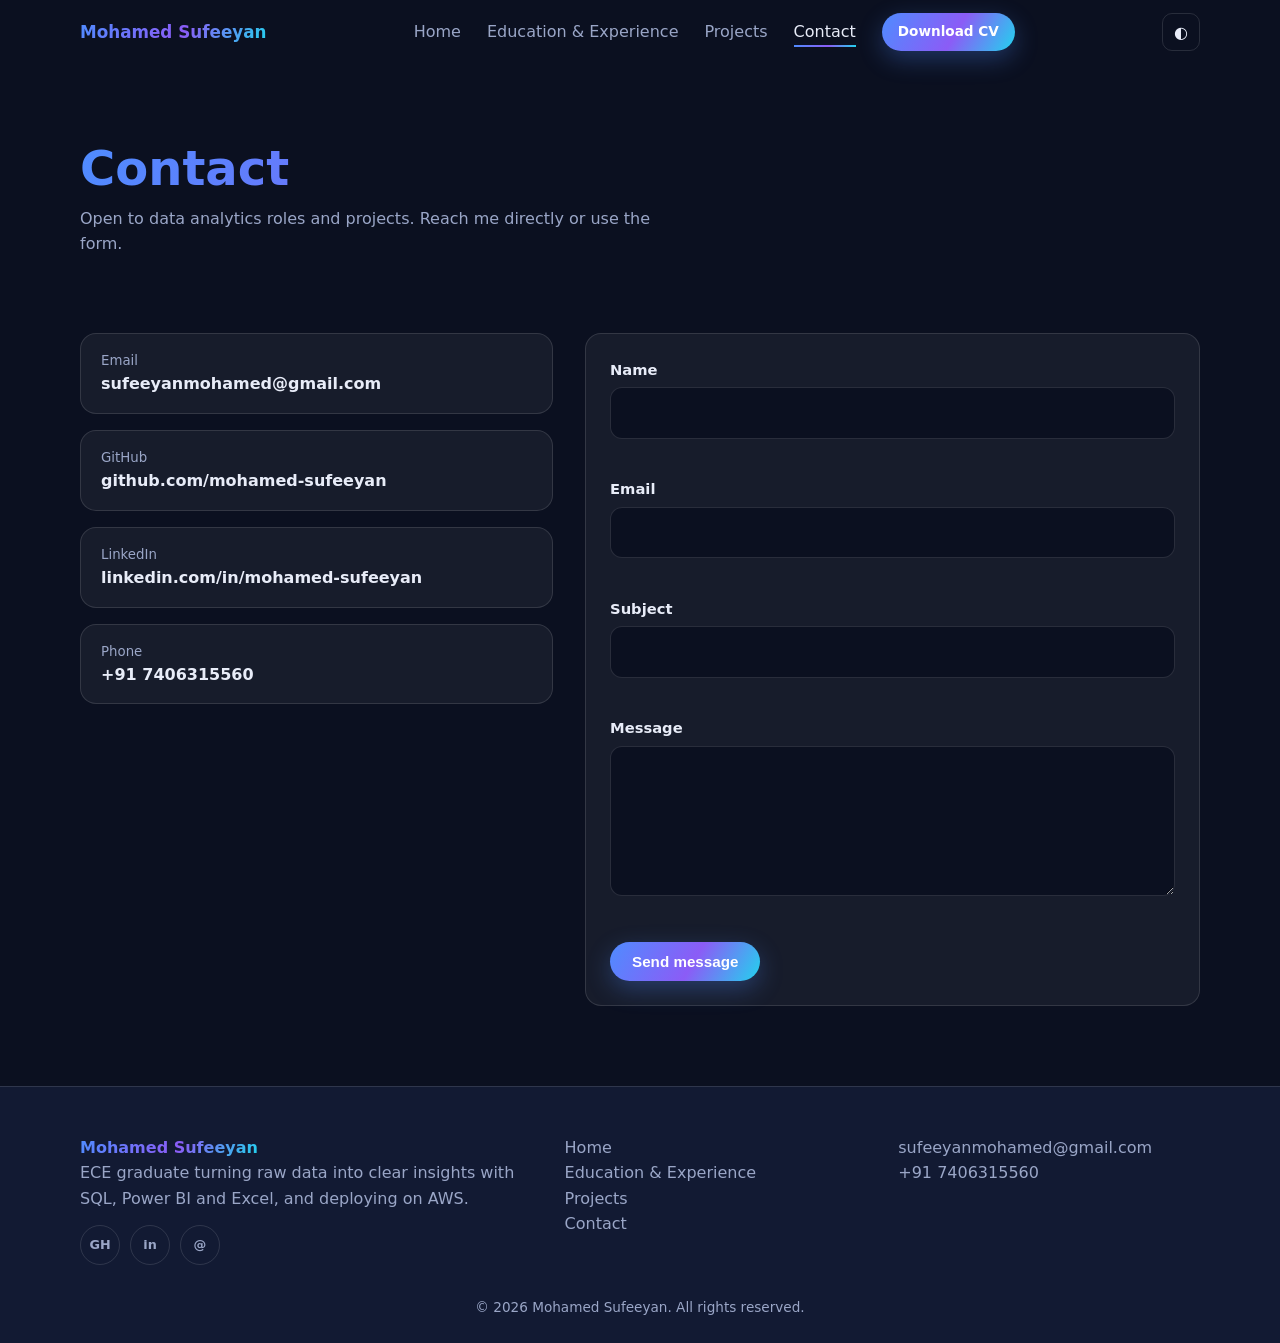
==== website/contact.html @ 9c5ed315 "Add files via upload" ====
<!DOCTYPE html><html lang="en"><head><meta charset="utf-8"><meta name="viewport" content="width=device-width,initial-scale=1">
<title>Contact | Mohamed Sufeeyan</title><meta name="description" content="Portfolio of Mohamed Sufeeyan: data analytics, SQL, Power BI and AWS.">
<link rel="stylesheet" href="css/style.css"></head><body>
<header class="site-header"><div class="container nav"><a class="logo grad" href="index.html">Mohamed Sufeeyan</a>
<ul class="menu" id="menu">
<li><a href="index.html">Home</a></li>
<li><a href="education-experience.html">Education &amp; Experience</a></li>
<li><a href="projects.html">Projects</a></li>
<li><a href="contact.html" aria-current="page">Contact</a></li>
<li><a class="btn btn-primary btn-sm" href="assets/Mohamed_Sufeeyan_CV.pdf" download>Download CV</a></li></ul>
<div style="display:flex;gap:8px"><button class="icon-btn" id="theme" aria-label="Toggle light or dark theme">◐</button>
<button class="burger" aria-label="Open menu" aria-expanded="false" aria-controls="menu">☰</button></div></div></header>
<main id="main">
<div class="container page-head"><h1 class="grad">Contact</h1><p class="sub">Open to data analytics roles and projects. Reach me directly or use the form.</p></div>
<section style="padding-top:20px"><div class="container contact-grid">
<ul class="c-list reveal">
<li><a class="card" href="mailto:sufeeyanmohamed@gmail.com"><small>Email</small><strong>sufeeyanmohamed@gmail.com</strong></a></li>
<li><a class="card" href="https://github.com/mohamed-sufeeyan" target="_blank" rel="noopener"><small>GitHub</small><strong>github.com/mohamed-sufeeyan</strong></a></li>
<li><a class="card" href="https://www.linkedin.com/in/mohamed-sufeeyan" target="_blank" rel="noopener"><small>LinkedIn</small><strong>linkedin.com/in/mohamed-sufeeyan</strong></a></li>
<li><a class="card" href="tel:+917406315560"><small>Phone</small><strong>+91 7406315560</strong></a></li></ul>
<form class="card reveal" id="contact-form" novalidate><div class="field"><label for="name">Name</label><input id="name" name="name" type="text" required aria-describedby="name-err"><p class="err" id="name-err" role="alert"></p></div><div class="field"><label for="email">Email</label><input id="email" name="email" type="email" required aria-describedby="email-err"><p class="err" id="email-err" role="alert"></p></div><div class="field"><label for="subject">Subject</label><input id="subject" name="subject" type="text" required aria-describedby="subject-err"><p class="err" id="subject-err" role="alert"></p></div><div class="field"><label for="message">Message</label><textarea id="message" name="message" required aria-describedby="message-err"></textarea><p class="err" id="message-err" role="alert"></p></div>
<button class="btn btn-primary" type="submit">Send message</button><p class="notice" id="form-note" role="status"></p></form></div></section>
</main>
<footer class="site-footer"><div class="container"><div class="foot">
<div><strong class="grad">Mohamed Sufeeyan</strong><p>ECE graduate turning raw data into clear insights with SQL, Power BI and Excel, and deploying on AWS.</p>
<div class="social"><a href="https://github.com/mohamed-sufeeyan" aria-label="GitHub" target="_blank" rel="noopener">GH</a>
<a href="https://www.linkedin.com/in/mohamed-sufeeyan" aria-label="LinkedIn" target="_blank" rel="noopener">in</a>
<a href="mailto:sufeeyanmohamed@gmail.com" aria-label="Email">@</a></div></div>
<nav aria-label="Footer"><ul><li><a href="index.html">Home</a></li><li><a href="education-experience.html">Education &amp; Experience</a></li><li><a href="projects.html">Projects</a></li><li><a href="contact.html">Contact</a></li></ul></nav>
<div><p>sufeeyanmohamed@gmail.com</p><p>+91 7406315560</p></div></div>
<p class="copy">© 2026 Mohamed Sufeeyan. All rights reserved.</p></div></footer>
<button class="icon-btn" id="top" aria-label="Back to top">↑</button>
<script src="js/script.js"></script></body></html>
---- website/css/style.css ----
/* ===== 1. Design tokens (change colours here only) ===== */
:root{--bg:#0b1020;--bg2:#121a33;--card:rgba(255,255,255,.05);--line:rgba(255,255,255,.12);--text:#e8ecf8;--muted:#9aa6c7;
--blue:#4f8cff;--purple:#8b5cf6;--cyan:#22d3ee;--grad:linear-gradient(120deg,var(--blue),var(--purple) 55%,var(--cyan));
--r:16px;--font:system-ui,-apple-system,"Segoe UI",Roboto,sans-serif;--head:64px}
[data-theme=light]{--bg:#f6f8fd;--bg2:#eaeffb;--card:#fff;--line:rgba(11,16,32,.12);--text:#0f1730;--muted:#4a5678}
/* ===== 2. Base ===== */
*{box-sizing:border-box;margin:0}html{scroll-behavior:smooth;scroll-padding-top:80px}
body{font-family:var(--font);background:var(--bg);color:var(--text);line-height:1.6;transition:background .3s}
a{color:inherit;text-decoration:none}img{max-width:100%}
:focus-visible{outline:2px solid var(--cyan);outline-offset:3px;border-radius:6px}
.container{width:min(1120px,92%);margin:auto}section{padding:80px 0}
h1,h2,h3{line-height:1.2}h2{font-size:clamp(1.6rem,3vw,2.2rem);margin-bottom:8px}
.sub{color:var(--muted);margin-bottom:36px;max-width:60ch}
.grad{background:var(--grad);-webkit-background-clip:text;background-clip:text;color:transparent}
/* ===== 3. Header ===== */
.site-header{position:fixed;inset:0 0 auto;height:var(--head);z-index:50;display:flex;align-items:center;transition:.3s}
.site-header.scrolled{background:color-mix(in srgb,var(--bg) 78%,transparent);backdrop-filter:blur(12px);border-bottom:1px solid var(--line)}
.nav{display:flex;align-items:center;justify-content:space-between;gap:16px}
.logo{font-weight:700;font-size:1.05rem}.menu{display:flex;align-items:center;gap:26px;list-style:none;padding:0}
.menu a:not(.btn){position:relative;color:var(--muted);transition:color .2s;padding:4px 0}
.menu a:not(.btn)::after{content:"";position:absolute;left:0;bottom:-2px;height:2px;width:0;background:var(--grad);transition:width .25s}
.menu a:not(.btn):hover,.menu a[aria-current=page]{color:var(--text)}
.menu a:not(.btn):hover::after,.menu a[aria-current=page]::after{width:100%}
.icon-btn,.burger{background:none;border:1px solid var(--line);color:var(--text);border-radius:10px;width:38px;height:38px;cursor:pointer;font-size:1rem}
.burger{display:none}
/* ===== 4. Buttons ===== */
.btn{display:inline-block;padding:11px 22px;border-radius:999px;font-weight:600;border:1px solid var(--line);cursor:pointer;transition:transform .2s,box-shadow .2s;color:var(--text);background:transparent;font-size:.95rem}
.btn:hover{transform:translateY(-2px)}
.btn-primary{background:var(--grad);border:0;color:#fff;box-shadow:0 8px 24px rgba(79,140,255,.3)}
.btn-primary:hover{box-shadow:0 12px 30px rgba(139,92,246,.4)}.btn-sm{padding:8px 16px;font-size:.85rem}
/* ===== 5. Hero ===== */
.hero{min-height:100vh;display:flex;align-items:center;padding-top:var(--head);position:relative;overflow:hidden}
.hero::before,.hero::after{content:"";position:absolute;border-radius:50%;filter:blur(90px);opacity:.35;z-index:-1;transition:transform .3s}
.hero::before{width:420px;height:420px;background:var(--blue);top:8%;left:-6%;transform:translate(var(--mx,0),var(--my,0))}
.hero::after{width:380px;height:380px;background:var(--purple);bottom:0;right:-4%;transform:translate(calc(var(--mx,0)*-1),calc(var(--my,0)*-1))}
.hero-grid{display:grid;grid-template-columns:1.3fr 1fr;gap:48px;align-items:center}
.hero h1{font-size:clamp(2.4rem,6vw,4.2rem);margin:8px 0 14px}
.headline{font-size:clamp(1rem,2vw,1.25rem);color:var(--cyan);font-weight:600;margin-bottom:16px}
.hero p.lead{color:var(--muted);max-width:52ch;margin-bottom:28px}.actions{display:flex;gap:14px;flex-wrap:wrap}
.code-card{background:#0d1428;border:1px solid var(--line);border-radius:var(--r);padding:20px;font:.85rem/1.8 ui-monospace,Consolas,monospace;color:#c9d4f5;box-shadow:0 20px 50px rgba(0,0,0,.35)}
.code-card .dots span{display:inline-block;width:10px;height:10px;border-radius:50%;margin-right:6px;background:var(--blue)}
.code-card .dots span:nth-child(2){background:var(--purple)}.code-card .dots span:nth-child(3){background:var(--cyan)}
.k{color:var(--purple)}.s{color:var(--cyan)}.c{color:#6b7aa6}
/* ===== 6. Cards ===== */
.card{background:var(--card);border:1px solid var(--line);border-radius:var(--r);padding:24px;transition:transform .25s,border-color .25s,box-shadow .25s}
.card:hover{transform:translateY(-4px);border-color:var(--blue);box-shadow:0 14px 34px rgba(79,140,255,.15)}
.grid{display:grid;gap:22px}.g2{grid-template-columns:repeat(2,1fr)}.g3{grid-template-columns:repeat(3,1fr)}
.stat b{display:block;font-size:2.2rem}.stat span{color:var(--muted);font-size:.9rem}
.about-grid{display:grid;grid-template-columns:1.2fr 1fr;gap:40px;align-items:start}
/* ===== 7. Skills ===== */
.filters{display:flex;gap:10px;flex-wrap:wrap;margin-bottom:24px}
.chip{padding:8px 16px;border-radius:999px;border:1px solid var(--line);background:none;color:var(--muted);cursor:pointer;transition:.2s}
.chip:hover{color:var(--text)}.chip.active{background:var(--grad);border-color:transparent;color:#fff}
.skill h3{font-size:1.05rem;margin-bottom:12px}.tags{display:flex;flex-wrap:wrap;gap:8px}
.tag{font-size:.8rem;padding:4px 12px;border-radius:999px;background:rgba(79,140,255,.12);border:1px solid rgba(79,140,255,.3)}
.skill.hide{display:none}
/* ===== 8. Projects / certs ===== */
.thumb{height:110px;border-radius:12px;margin-bottom:16px;background:var(--grad);display:grid;place-items:center;font-size:2.2rem;color:#fff}
.project p{color:var(--muted);font-size:.93rem;margin:8px 0 14px}.project .tags{margin-bottom:16px}
.cert{display:flex;gap:12px;align-items:flex-start;padding:16px 18px}.cert small{color:var(--muted);display:block}
.cert i{font-style:normal;font-size:1.3rem}
.edu h3{margin:6px 0}.edu p{color:var(--muted)}
.cta{text-align:center;background:var(--bg2);border:1px solid var(--line);border-radius:24px;padding:60px 24px}
.cta h2{font-size:clamp(1.6rem,3.5vw,2.4rem);max-width:22ch;margin:0 auto 22px}
/* ===== 9. Footer ===== */
.site-footer{border-top:1px solid var(--line);padding:48px 0 24px;background:var(--bg2)}
.foot{display:grid;grid-template-columns:1.5fr 1fr 1fr;gap:32px}.foot p,.foot a{color:var(--muted)}.foot ul{list-style:none;padding:0}
.foot a:hover{color:var(--text)}.social{display:flex;gap:10px;margin-top:14px}
.social a{width:40px;height:40px;border:1px solid var(--line);border-radius:50%;display:grid;place-items:center;font-size:.8rem;font-weight:700;transition:.2s}
.social a:hover{background:var(--grad);color:#fff;transform:translateY(-3px);border-color:transparent}
.copy{text-align:center;color:var(--muted);font-size:.85rem;margin-top:32px}
#top{position:fixed;right:20px;bottom:20px;opacity:0;pointer-events:none;transition:.3s;z-index:40;background:var(--bg2)}#top.show{opacity:1;pointer-events:auto}
.placeholder{min-height:70vh;display:grid;place-items:center;text-align:center;padding-top:var(--head)}
/* ===== 10. Motion ===== */
.reveal{opacity:0;transform:translateY(18px);transition:opacity .6s,transform .6s}.reveal.in{opacity:1;transform:none}
@media(prefers-reduced-motion:reduce){*{transition:none!important;scroll-behavior:auto!important}.reveal{opacity:1;transform:none}}
/* ===== 11. Responsive ===== */
@media(max-width:900px){.g3{grid-template-columns:repeat(2,1fr)}.hero-grid,.about-grid,.foot{grid-template-columns:1fr}.hero{min-height:auto;padding:110px 0 60px}}
@media(max-width:760px){.burger{display:block}
.menu{position:absolute;top:var(--head);left:0;right:0;flex-direction:column;align-items:flex-start;gap:0;background:var(--bg2);border-bottom:1px solid var(--line);padding:0 4%;max-height:0;overflow:hidden;transition:max-height .35s,padding .35s}
.menu.open{max-height:420px;padding:12px 4% 20px}.menu li{padding:8px 0;width:100%}}
@media(max-width:560px){.g2,.g3{grid-template-columns:1fr}section{padding:56px 0}}
/* ===== 12. Timeline (Education & Experience page) ===== */
.page-head{padding:140px 0 20px}.page-head h1{font-size:clamp(2rem,5vw,3rem);margin-bottom:8px}
.timeline{position:relative;padding-left:34px;display:grid;gap:22px}
.timeline::before{content:"";position:absolute;left:8px;top:6px;bottom:6px;width:2px;background:var(--grad)}
.t-item{position:relative}.t-item::before{content:"";position:absolute;left:-34px;top:26px;width:18px;height:18px;border-radius:50%;background:var(--bg);border:3px solid var(--purple);transition:.25s}
.t-item:hover::before{background:var(--cyan);border-color:var(--cyan);transform:scale(1.15)}
.t-item h3{margin:8px 0 2px}.t-org{color:var(--cyan);font-weight:600;margin-bottom:10px}
.t-item ul{padding-left:18px;color:var(--muted);display:grid;gap:6px;margin-bottom:14px}
.t-item details summary{cursor:pointer;color:var(--muted)}.t-item details[open] summary{color:var(--text);margin-bottom:8px}
.project.hide{display:none}.project ul{padding-left:18px;color:var(--muted);font-size:.9rem;display:grid;gap:6px;margin-bottom:14px}
.project .date{font-size:.8rem;color:var(--cyan);font-weight:600}
/* ===== 13. Contact ===== */
.contact-grid{display:grid;grid-template-columns:1fr 1.3fr;gap:32px;align-items:start}
.c-list{display:grid;gap:16px;list-style:none;padding:0}.c-list a{display:block}.c-list small{color:var(--muted);display:block}
.c-list .card{padding:16px 20px}.c-list a:hover strong{color:var(--cyan)}
form .field{margin-bottom:18px}label{display:block;font-weight:600;margin-bottom:6px;font-size:.92rem}
input,textarea{width:100%;padding:12px 14px;border-radius:12px;border:1px solid var(--line);background:var(--bg);color:var(--text);font:inherit;transition:border-color .2s}
input:focus,textarea:focus{border-color:var(--blue);outline:none;box-shadow:0 0 0 3px rgba(79,140,255,.25)}
textarea{min-height:150px;resize:vertical}.err{color:#ff7b8a;font-size:.85rem;min-height:1.2em;margin-top:4px}
input[aria-invalid=true],textarea[aria-invalid=true]{border-color:#ff7b8a}
.notice{display:none;margin-top:18px;padding:16px;border-radius:12px;border:1px solid var(--cyan);background:rgba(34,211,238,.08);color:var(--text)}
.notice.show{display:block}.notice a{color:var(--cyan);font-weight:600;text-decoration:underline}
@media(max-width:900px){.contact-grid{grid-template-columns:1fr}}
/* Thumbnails: screenshot covers the symbol; symbol shows if the image is missing */
.thumb{position:relative;height:170px;overflow:hidden}.thumb img{position:absolute;inset:0;width:100%;height:100%;object-fit:cover}
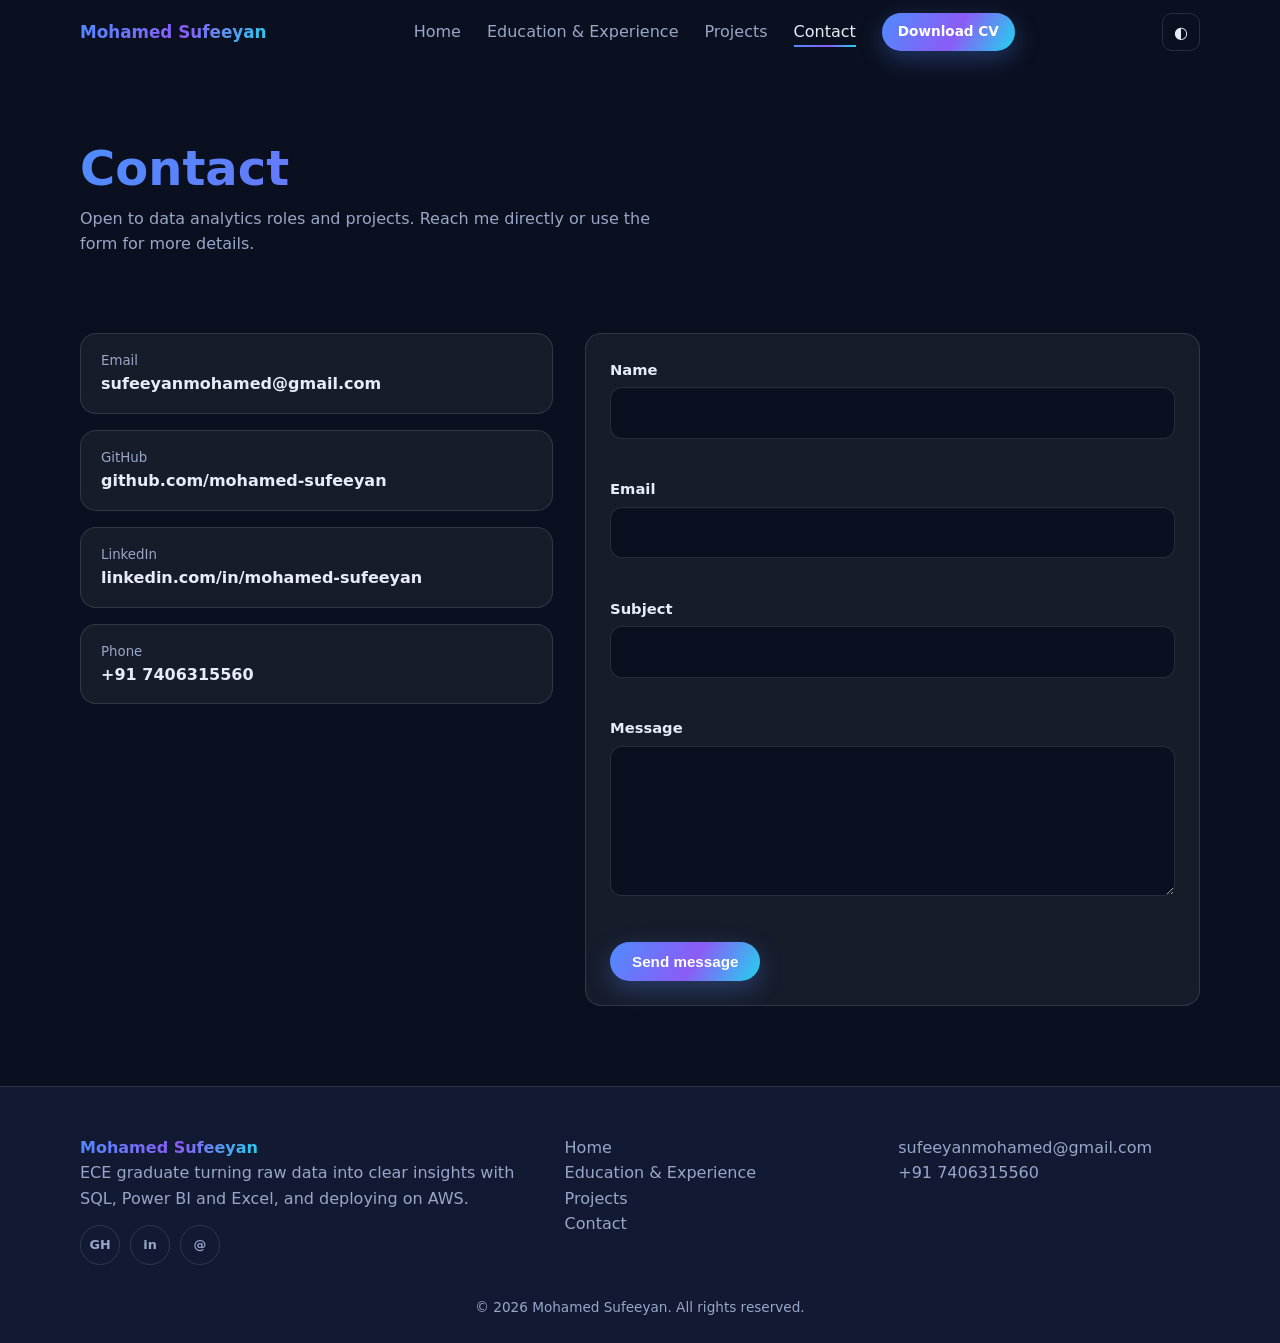
==== commit db3b2c04: "Update contact.html" ====
--- a/website/contact.html
+++ b/website/contact.html
@@ -11,7 +11,7 @@
 <div style="display:flex;gap:8px"><button class="icon-btn" id="theme" aria-label="Toggle light or dark theme">◐</button>
 <button class="burger" aria-label="Open menu" aria-expanded="false" aria-controls="menu">☰</button></div></div></header>
 <main id="main">
-<div class="container page-head"><h1 class="grad">Contact</h1><p class="sub">Open to data analytics roles and projects. Reach me directly or use the form.</p></div>
+<div class="container page-head"><h1 class="grad">Contact</h1><p class="sub">Open to data analytics roles and projects. Reach me directly or use the form for more details.</p></div>
 <section style="padding-top:20px"><div class="container contact-grid">
 <ul class="c-list reveal">
 <li><a class="card" href="mailto:sufeeyanmohamed@gmail.com"><small>Email</small><strong>sufeeyanmohamed@gmail.com</strong></a></li>
